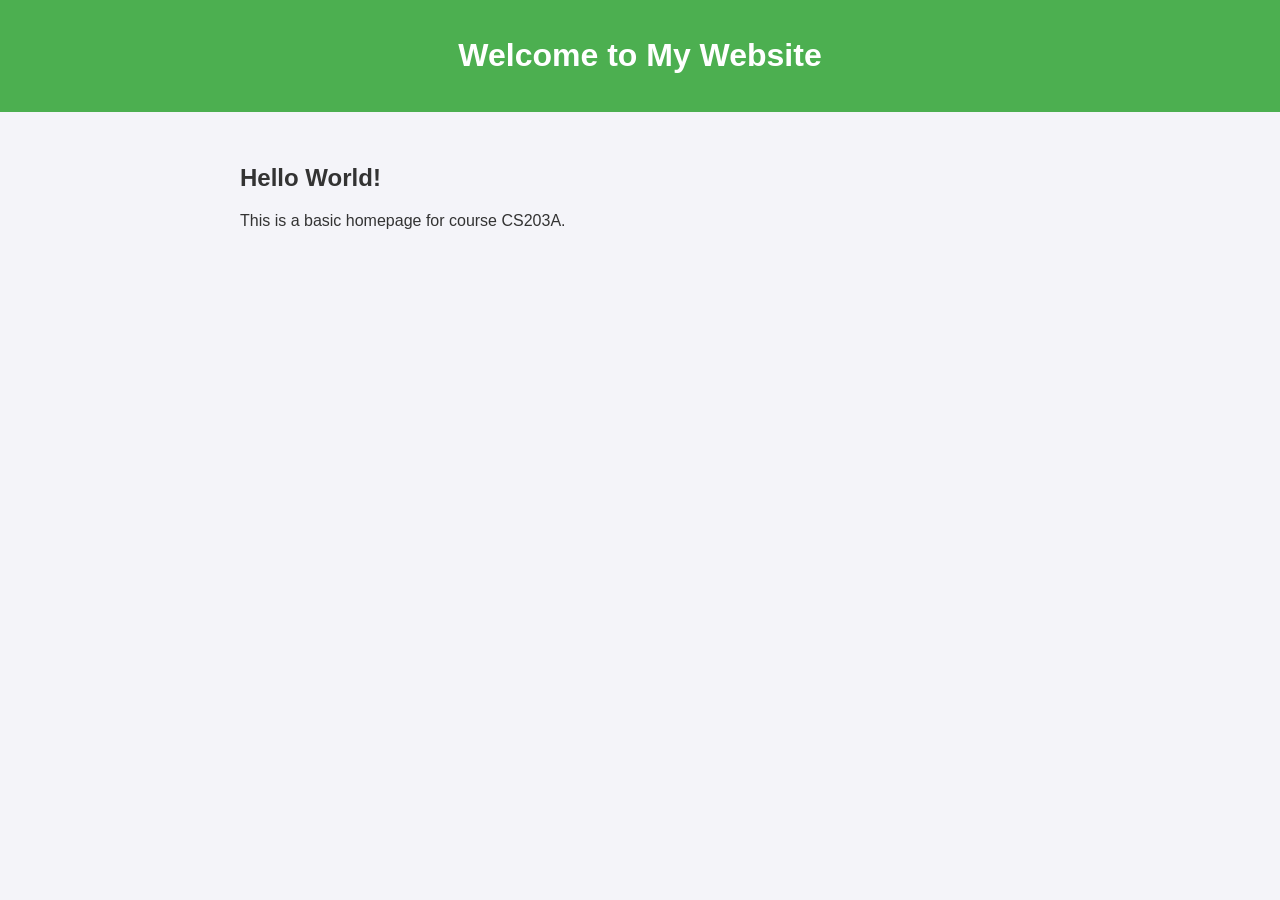
==== index.html @ 3756a196 "Create basic HTML structure for homepage" ====
<!DOCTYPE html>
<html lang="en">
<head>
  <meta charset="UTF-8" />
  <meta name="viewport" content="width=device-width, initial-scale=1.0" />
  <title>1113316 Homepage</title>
  <style>
    body {
      font-family: Arial, sans-serif;
      margin: 0;
      padding: 0;
      background-color: #f4f4f9;
      color: #333;
    }
    header {
      background: #4CAF50;
      color: white;
      padding: 1rem;
      text-align: center;
    }
    main {
      padding: 2rem;
      max-width: 800px;
      margin: auto;
    }
    footer {
      text-align: center;
      background: #eee;
      padding: 1rem;
      margin-top: 2rem;
    }
  </style>
</head>
<body>
  <header>
    <h1>Welcome to My Website</h1>
  </header>

  <main>
    <h2>Hello World!</h2>
    <p>This is a basic homepage for course CS203A.</p>
  </main>
</body>
</html>
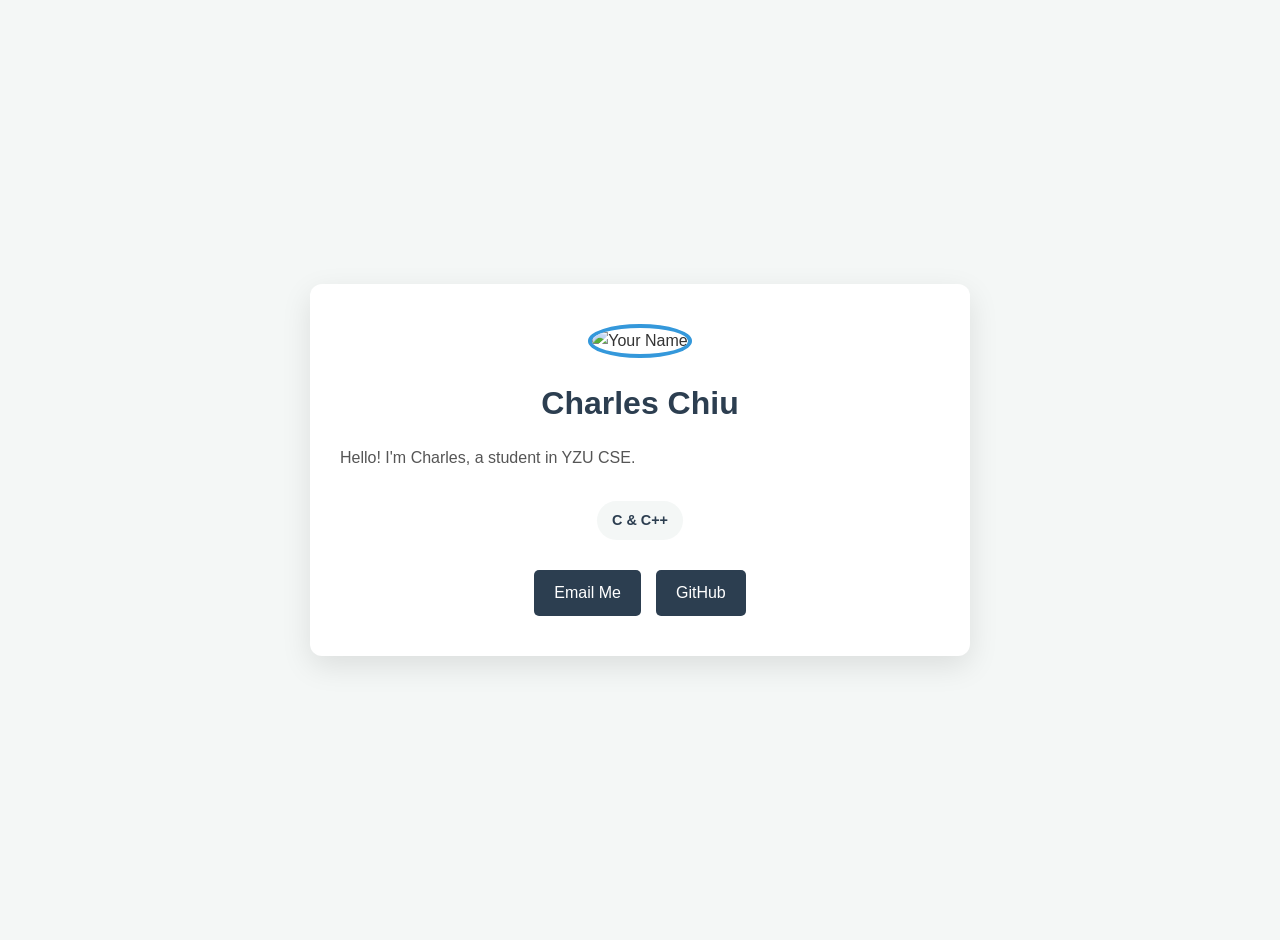
==== commit 10f1f018: "Update personal bio details and links" ====
--- a/index.html
+++ b/index.html
@@ -1,44 +1,127 @@
 <!DOCTYPE html>
 <html lang="en">
 <head>
-  <meta charset="UTF-8" />
-  <meta name="viewport" content="width=device-width, initial-scale=1.0" />
-  <title>1113316 Homepage</title>
-  <style>
-    body {
-      font-family: Arial, sans-serif;
-      margin: 0;
-      padding: 0;
-      background-color: #f4f4f9;
-      color: #333;
-    }
-    header {
-      background: #4CAF50;
-      color: white;
-      padding: 1rem;
-      text-align: center;
-    }
-    main {
-      padding: 2rem;
-      max-width: 800px;
-      margin: auto;
-    }
-    footer {
-      text-align: center;
-      background: #eee;
-      padding: 1rem;
-      margin-top: 2rem;
-    }
-  </style>
+    <meta charset="UTF-8">
+    <meta name="viewport" content="width=device-width, initial-scale=1.0">
+    <title>Personal Bio | Charles Chiu</title>
+    <style>
+        /* CSS Styles */
+        :root {
+            --primary-color: #2c3e50;
+            --accent-color: #3498db;
+            --bg-color: #f4f7f6;
+            --text-color: #333;
+        }
+
+        body {
+            font-family: 'Segoe UI', Tahoma, Geneva, Verdana, sans-serif;
+            background-color: var(--bg-color);
+            color: var(--text-color);
+            line-height: 1.6;
+            margin: 0;
+            display: flex;
+            justify-content: center;
+            align-items: center;
+            min-height: 100vh;
+            padding: 20px;
+        }
+
+        .bio-card {
+            background: #ffffff;
+            max-width: 600px;
+            width: 100%;
+            border-radius: 12px;
+            box-shadow: 0 10px 30px rgba(0, 0, 0, 0.1);
+            overflow: hidden;
+            text-align: center;
+            padding: 40px 30px;
+        }
+
+        .profile-img {
+            width: 150px;
+            height: 150px;
+            border-radius: 50%;
+            object-fit: cover;
+            border: 4px solid var(--accent-color);
+            margin-bottom: 20px;
+        }
+
+        h1 {
+            color: var(--primary-color);
+            margin: 0 0 10px 0;
+            font-size: 2em;
+        }
+
+        .title {
+            color: var(--accent-color);
+            font-size: 1.2em;
+            font-weight: bold;
+            margin-bottom: 20px;
+        }
+
+        .about {
+            margin-bottom: 30px;
+            color: #555;
+            text-align: justify;
+        }
+
+        .skills {
+            display: flex;
+            flex-wrap: wrap;
+            justify-content: center;
+            gap: 10px;
+            margin-bottom: 30px;
+        }
+
+        .skill-tag {
+            background: var(--bg-color);
+            color: var(--primary-color);
+            padding: 8px 15px;
+            border-radius: 20px;
+            font-size: 0.9em;
+            font-weight: 600;
+        }
+
+        .social-links {
+            display: flex;
+            justify-content: center;
+            gap: 15px;
+        }
+
+        .social-links a {
+            text-decoration: none;
+            color: white;
+            background-color: var(--primary-color);
+            padding: 10px 20px;
+            border-radius: 5px;
+            transition: background 0.3s ease;
+        }
+
+        .social-links a:hover {
+            background-color: var(--accent-color);
+        }
+    </style>
 </head>
 <body>
-  <header>
-    <h1>Welcome to My Website</h1>
-  </header>
 
-  <main>
-    <h2>Hello World!</h2>
-    <p>This is a basic homepage for course CS203A.</p>
-  </main>
+    <div class="bio-card">
+        <img src="https://github.com/charleschiu075/charleschiu075.github.io/blob/main/PNG.png" alt="Your Name" class="profile-img">
+        
+        <h1>Charles Chiu</h1>
+        
+        <p class="about">
+            Hello! I'm Charles, a student in YZU CSE.
+        </p>
+
+        <div class="skills">
+            <span class="skill-tag">C & C++</span>
+        </div>
+
+        <div class="social-links">
+            <a href="charleschiu0475@gmail.com">Email Me</a>
+            <a href="https://github.com/charleschiu075" target="_blank">GitHub</a>
+        </div>
+    </div>
+
 </body>
 </html>
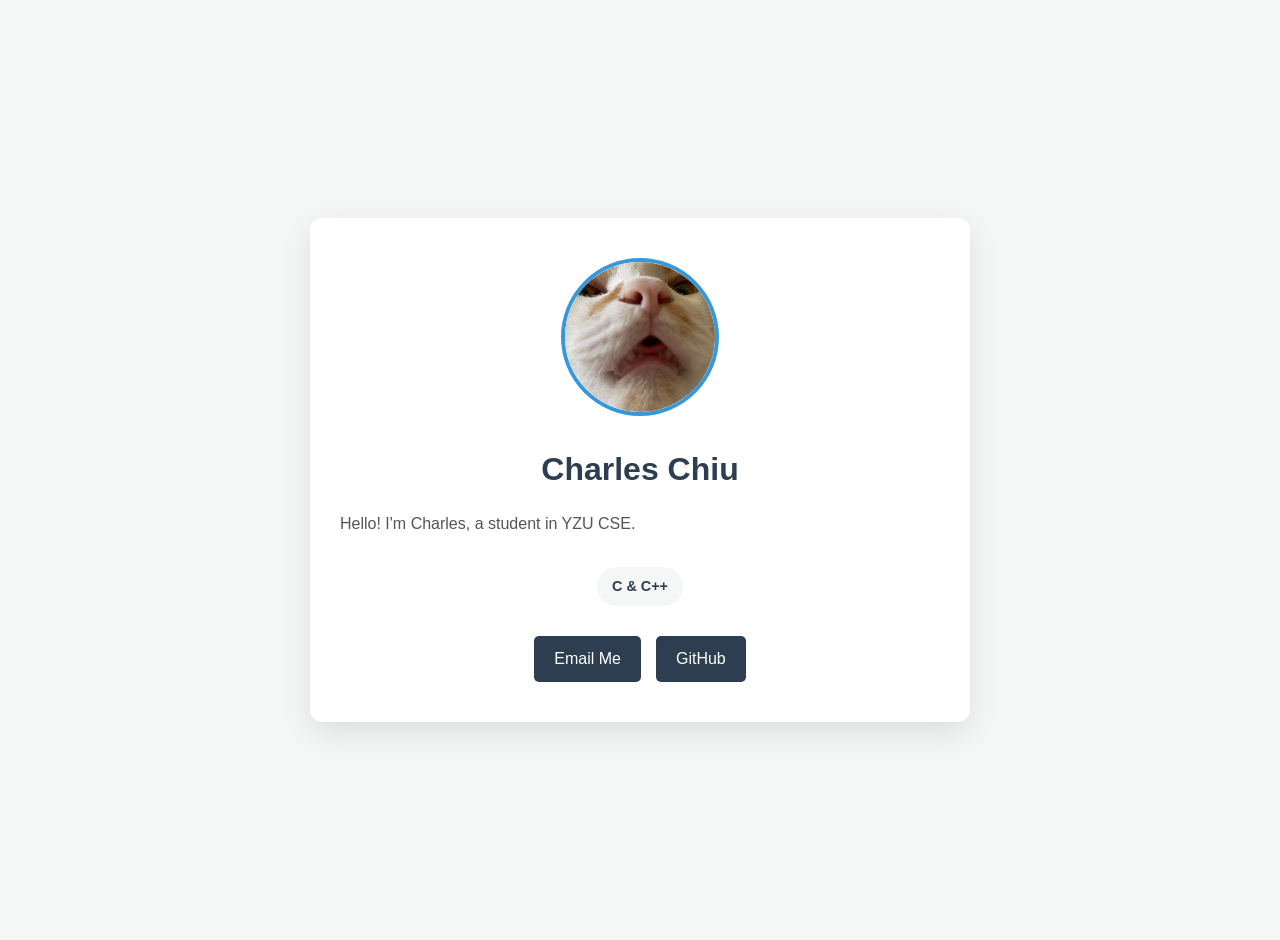
==== commit c8b1aa51: "Update profile image source in index.html" ====
--- a/index.html
+++ b/index.html
@@ -105,7 +105,7 @@
 <body>
 
     <div class="bio-card">
-        <img src="https://github.com/charleschiu075/charleschiu075.github.io/blob/main/PNG.png" alt="Your Name" class="profile-img">
+        <img src="Photo.jpeg" alt="Your Name" class="profile-img">
         
         <h1>Charles Chiu</h1>
         
@@ -118,7 +118,7 @@
         </div>
 
         <div class="social-links">
-            <a href="charleschiu0475@gmail.com">Email Me</a>
+            <a href="mailto:charleschiu0475@gmail.com">Email Me</a>
             <a href="https://github.com/charleschiu075" target="_blank">GitHub</a>
         </div>
     </div>
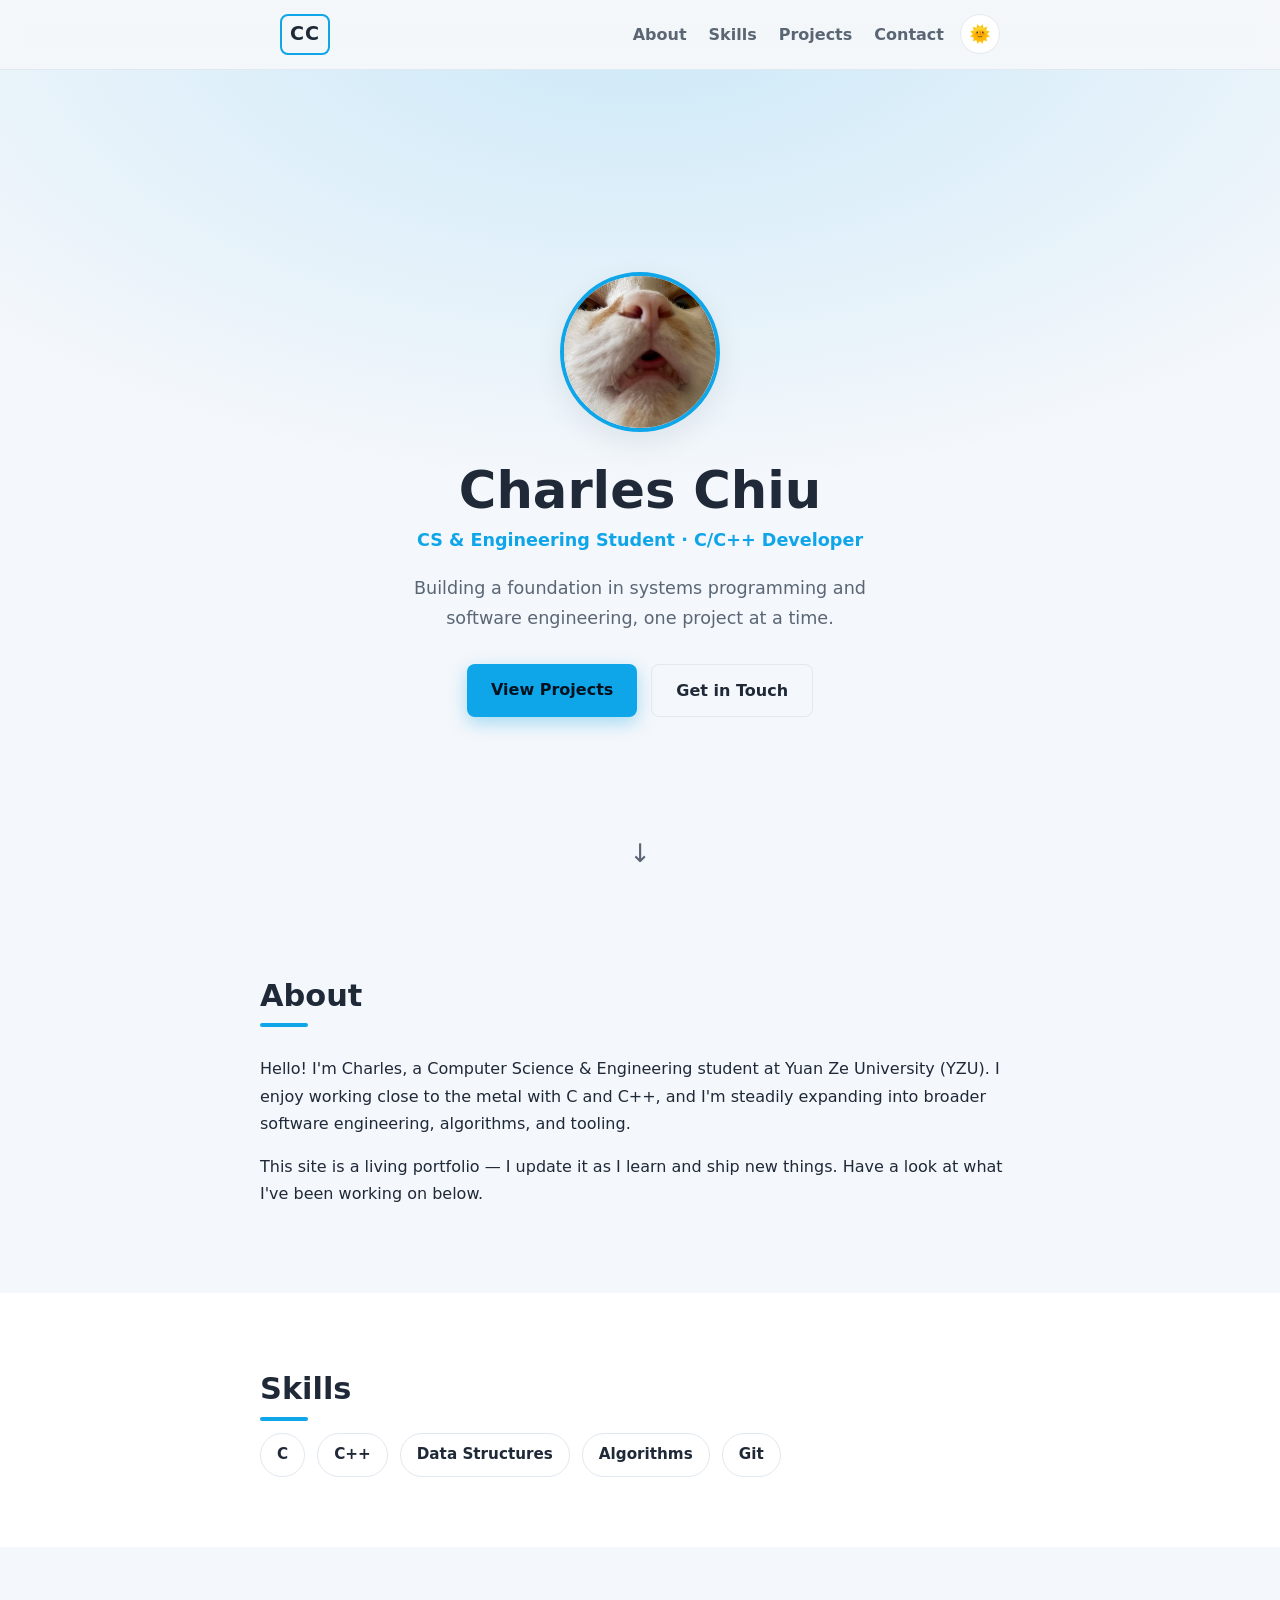
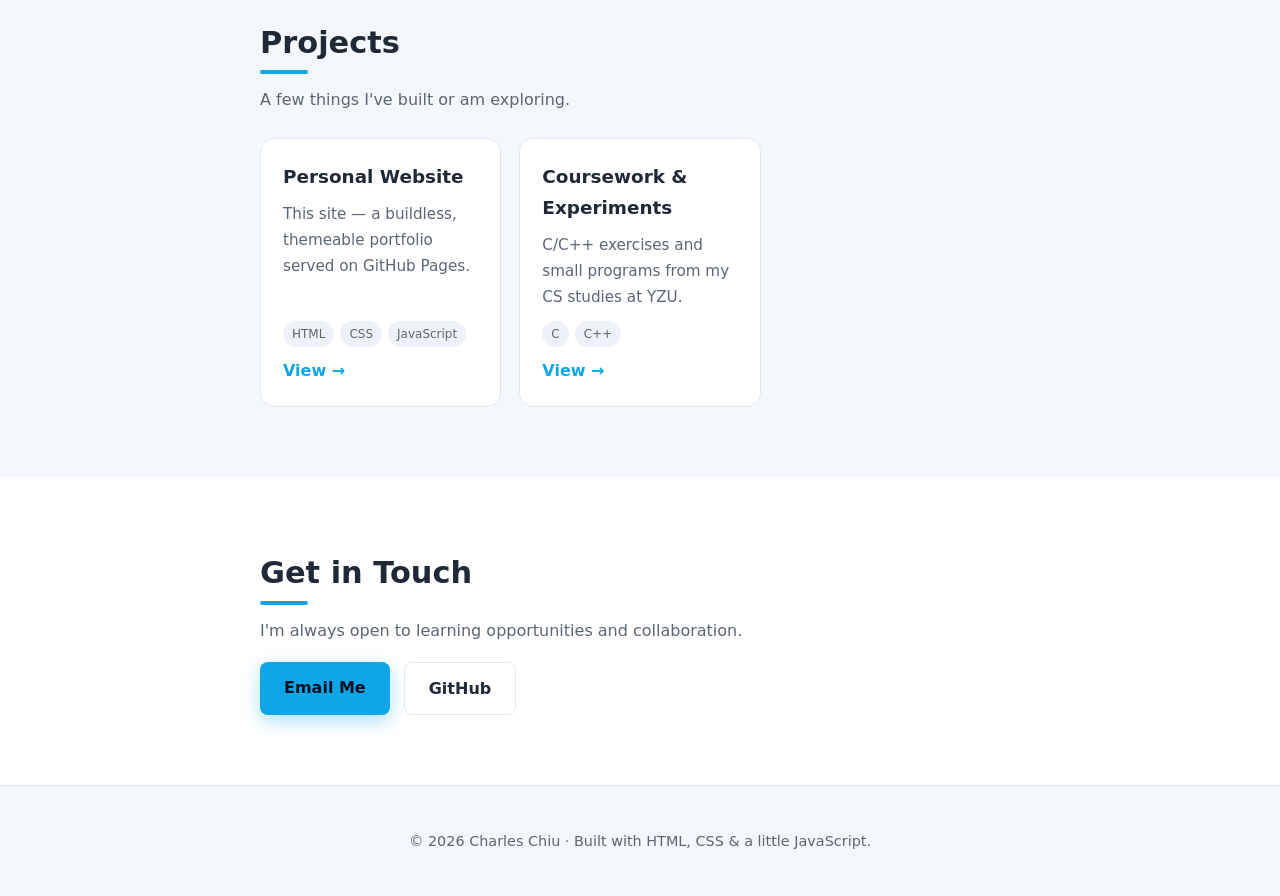
==== commit 928a3b6c: "Redesign site: themed, responsive, data-driven, extensible - Rebuild single bio card into a modern m" ====
--- a/index.html
+++ b/index.html
@@ -1,127 +1,155 @@
 <!DOCTYPE html>
-<html lang="en">
+<html lang="en" data-theme="dark">
 <head>
     <meta charset="UTF-8">
     <meta name="viewport" content="width=device-width, initial-scale=1.0">
-    <title>Personal Bio | Charles Chiu</title>
-    <style>
-        /* CSS Styles */
-        :root {
-            --primary-color: #2c3e50;
-            --accent-color: #3498db;
-            --bg-color: #f4f7f6;
-            --text-color: #333;
-        }
 
-        body {
-            font-family: 'Segoe UI', Tahoma, Geneva, Verdana, sans-serif;
-            background-color: var(--bg-color);
-            color: var(--text-color);
-            line-height: 1.6;
-            margin: 0;
-            display: flex;
-            justify-content: center;
-            align-items: center;
-            min-height: 100vh;
-            padding: 20px;
-        }
+    <!-- Primary meta -->
+    <title>Charles Chiu — CS Student & Developer</title>
+    <meta name="description" content="Charles Chiu — Computer Science & Engineering student at Yuan Ze University. C/C++ developer interested in systems programming and software engineering.">
+    <meta name="author" content="Charles Chiu">
+    <meta name="theme-color" content="#0f172a">
 
-        .bio-card {
-            background: #ffffff;
-            max-width: 600px;
-            width: 100%;
-            border-radius: 12px;
-            box-shadow: 0 10px 30px rgba(0, 0, 0, 0.1);
-            overflow: hidden;
-            text-align: center;
-            padding: 40px 30px;
-        }
+    <!-- Open Graph / social -->
+    <meta property="og:type" content="website">
+    <meta property="og:title" content="Charles Chiu — CS Student & Developer">
+    <meta property="og:description" content="Computer Science & Engineering student at Yuan Ze University. C/C++ developer.">
+    <meta property="og:image" content="https://charleschiu075.github.io/Photo.jpeg">
+    <meta property="og:url" content="https://charleschiu075.github.io/">
+    <meta name="twitter:card" content="summary">
 
-        .profile-img {
-            width: 150px;
-            height: 150px;
-            border-radius: 50%;
-            object-fit: cover;
-            border: 4px solid var(--accent-color);
-            margin-bottom: 20px;
-        }
+    <!-- Favicon (inline SVG, no extra request) -->
+    <link rel="icon" href="data:image/svg+xml,<svg xmlns='http://www.w3.org/2000/svg' viewBox='0 0 100 100'><text y='.9em' font-size='90'>👨‍💻</text></svg>">
 
-        h1 {
-            color: var(--primary-color);
-            margin: 0 0 10px 0;
-            font-size: 2em;
-        }
+    <!-- Set theme before paint to avoid flash of wrong theme -->
+    <script>
+        (function () {
+            var t = localStorage.getItem("theme");
+            if (!t) {
+                t = (window.matchMedia &&
+                    window.matchMedia("(prefers-color-scheme: light)").matches)
+                    ? "light" : "dark";
+            }
+            document.documentElement.setAttribute("data-theme", t);
+        })();
+    </script>
 
-        .title {
-            color: var(--accent-color);
-            font-size: 1.2em;
-            font-weight: bold;
-            margin-bottom: 20px;
-        }
+    <link rel="preload" href="assets/css/style.css" as="style">
+    <link rel="stylesheet" href="assets/css/style.css">
 
-        .about {
-            margin-bottom: 30px;
-            color: #555;
-            text-align: justify;
-        }
-
-        .skills {
-            display: flex;
-            flex-wrap: wrap;
-            justify-content: center;
-            gap: 10px;
-            margin-bottom: 30px;
-        }
-
-        .skill-tag {
-            background: var(--bg-color);
-            color: var(--primary-color);
-            padding: 8px 15px;
-            border-radius: 20px;
-            font-size: 0.9em;
-            font-weight: 600;
-        }
-
-        .social-links {
-            display: flex;
-            justify-content: center;
-            gap: 15px;
-        }
-
-        .social-links a {
-            text-decoration: none;
-            color: white;
-            background-color: var(--primary-color);
-            padding: 10px 20px;
-            border-radius: 5px;
-            transition: background 0.3s ease;
-        }
-
-        .social-links a:hover {
-            background-color: var(--accent-color);
-        }
-    </style>
+    <!-- Structured data for SEO -->
+    <script type="application/ld+json">
+    {
+      "@context": "https://schema.org",
+      "@type": "Person",
+      "name": "Charles Chiu",
+      "url": "https://charleschiu075.github.io/",
+      "image": "https://charleschiu075.github.io/Photo.jpeg",
+      "jobTitle": "Computer Science Student",
+      "alumniOf": "Yuan Ze University",
+      "knowsAbout": ["C", "C++", "Software Engineering"],
+      "sameAs": ["https://github.com/charleschiu075"]
+    }
+    </script>
 </head>
 <body>
+    <a class="skip-link" href="#main">Skip to content</a>
 
-    <div class="bio-card">
-        <img src="Photo.jpeg" alt="Your Name" class="profile-img">
-        
-        <h1>Charles Chiu</h1>
-        
-        <p class="about">
-            Hello! I'm Charles, a student in YZU CSE.
-        </p>
+    <header class="site-header">
+        <nav class="nav" aria-label="Primary">
+            <a class="nav__brand" href="#top">CC</a>
+            <ul class="nav__links">
+                <li><a href="#about">About</a></li>
+                <li><a href="#skills">Skills</a></li>
+                <li><a href="#projects">Projects</a></li>
+                <li><a href="#contact">Contact</a></li>
+            </ul>
+            <button id="theme-toggle" class="theme-toggle" type="button"
+                    aria-label="Toggle color theme" title="Toggle theme">
+                <span aria-hidden="true" class="theme-toggle__icon">🌙</span>
+            </button>
+        </nav>
+    </header>
 
-        <div class="skills">
-            <span class="skill-tag">C & C++</span>
-        </div>
+    <main id="main">
+        <!-- Hero -->
+        <section id="top" class="hero">
+            <div class="hero__inner reveal">
+                <img src="Photo.jpeg" alt="Portrait of Charles Chiu" class="hero__img" width="160" height="160">
+                <h1 class="hero__name">Charles Chiu</h1>
+                <p class="hero__role">CS &amp; Engineering Student · C/C++ Developer</p>
+                <p class="hero__tagline">
+                    Building a foundation in systems programming and software engineering,
+                    one project at a time.
+                </p>
+                <div class="hero__actions">
+                    <a class="btn btn--primary" href="#projects">View Projects</a>
+                    <a class="btn btn--ghost" href="#contact">Get in Touch</a>
+                </div>
+            </div>
+            <a class="hero__scroll" href="#about" aria-label="Scroll to about section">↓</a>
+        </section>
 
-        <div class="social-links">
-            <a href="mailto:charleschiu0475@gmail.com">Email Me</a>
-            <a href="https://github.com/charleschiu075" target="_blank">GitHub</a>
-        </div>
-    </div>
+        <!-- About -->
+        <section id="about" class="section">
+            <div class="section__inner reveal">
+                <h2 class="section__title">About</h2>
+                <p>
+                    Hello! I'm Charles, a Computer Science &amp; Engineering student at
+                    Yuan Ze University (YZU). I enjoy working close to the metal with
+                    C and C++, and I'm steadily expanding into broader software
+                    engineering, algorithms, and tooling.
+                </p>
+                <p>
+                    This site is a living portfolio — I update it as I learn and ship
+                    new things. Have a look at what I've been working on below.
+                </p>
+            </div>
+        </section>
 
+        <!-- Skills -->
+        <section id="skills" class="section section--alt">
+            <div class="section__inner reveal">
+                <h2 class="section__title">Skills</h2>
+                <ul class="skills" id="skills-list" aria-label="Technical skills">
+                    <!-- rendered by JS from data; static fallback below -->
+                    <li class="skill-tag">C</li>
+                    <li class="skill-tag">C++</li>
+                </ul>
+            </div>
+        </section>
+
+        <!-- Projects -->
+        <section id="projects" class="section">
+            <div class="section__inner reveal">
+                <h2 class="section__title">Projects</h2>
+                <p class="section__lead">A few things I've built or am exploring.</p>
+                <div class="projects" id="projects-grid">
+                    <!-- rendered by JS from data/projects -->
+                    <p class="projects__empty">Projects loading…</p>
+                </div>
+            </div>
+        </section>
+
+        <!-- Contact -->
+        <section id="contact" class="section section--alt">
+            <div class="section__inner reveal">
+                <h2 class="section__title">Get in Touch</h2>
+                <p class="section__lead">
+                    I'm always open to learning opportunities and collaboration.
+                </p>
+                <div class="contact-links">
+                    <a class="btn btn--primary" href="mailto:charleschiu0475@gmail.com">Email Me</a>
+                    <a class="btn btn--ghost" href="https://github.com/charleschiu075" target="_blank" rel="noopener">GitHub</a>
+                </div>
+            </div>
+        </section>
+    </main>
+
+    <footer class="site-footer">
+        <p>© <span id="year"></span> Charles Chiu · Built with HTML, CSS &amp; a little JavaScript.</p>
+    </footer>
+
+    <script src="assets/js/main.js" defer></script>
 </body>
 </html>
--- a/assets/css/style.css
+++ b/assets/css/style.css
@@ -0,0 +1,366 @@
+/* =========================================================
+   Charles Chiu — personal site
+   Design tokens (CSS custom properties) + theming
+   ========================================================= */
+
+:root {
+    /* Dark theme (default) */
+    --bg: #0f172a;
+    --bg-alt: #131c31;
+    --surface: #1e293b;
+    --surface-2: #273449;
+    --text: #e2e8f0;
+    --text-muted: #94a3b8;
+    --accent: #38bdf8;
+    --accent-strong: #0ea5e9;
+    --border: #2d3a52;
+    --shadow: 0 10px 30px rgba(0, 0, 0, 0.4);
+
+    --radius: 14px;
+    --radius-sm: 8px;
+    --max-width: 760px;
+    --transition: 0.25s ease;
+
+    --font: 'Segoe UI', system-ui, -apple-system, Roboto, Helvetica, Arial, sans-serif;
+}
+
+[data-theme="light"] {
+    --bg: #f4f7fb;
+    --bg-alt: #ffffff;
+    --surface: #ffffff;
+    --surface-2: #eef2f8;
+    --text: #1f2937;
+    --text-muted: #5b6675;
+    --accent: #0ea5e9;
+    --accent-strong: #0284c7;
+    --border: #e2e8f0;
+    --shadow: 0 10px 30px rgba(15, 23, 42, 0.08);
+}
+
+* { box-sizing: border-box; }
+
+html { scroll-behavior: smooth; }
+
+body {
+    margin: 0;
+    font-family: var(--font);
+    background-color: var(--bg);
+    color: var(--text);
+    line-height: 1.7;
+    -webkit-font-smoothing: antialiased;
+    transition: background-color var(--transition), color var(--transition);
+}
+
+a { color: var(--accent); }
+
+.skip-link {
+    position: absolute;
+    left: -999px;
+    top: 0;
+    background: var(--accent);
+    color: #00121f;
+    padding: 10px 16px;
+    border-radius: 0 0 var(--radius-sm) 0;
+    z-index: 100;
+}
+.skip-link:focus { left: 0; }
+
+/* ---------- Header / nav ---------- */
+.site-header {
+    position: sticky;
+    top: 0;
+    z-index: 50;
+    backdrop-filter: blur(10px);
+    background: color-mix(in srgb, var(--bg) 80%, transparent);
+    border-bottom: 1px solid var(--border);
+}
+
+.nav {
+    max-width: var(--max-width);
+    margin: 0 auto;
+    padding: 14px 20px;
+    display: flex;
+    align-items: center;
+    gap: 16px;
+}
+
+.nav__brand {
+    font-weight: 800;
+    letter-spacing: 1px;
+    text-decoration: none;
+    color: var(--text);
+    font-size: 1.2rem;
+    border: 2px solid var(--accent);
+    border-radius: var(--radius-sm);
+    padding: 2px 8px;
+}
+
+.nav__links {
+    list-style: none;
+    display: flex;
+    gap: 22px;
+    margin: 0;
+    margin-left: auto;
+    padding: 0;
+}
+
+.nav__links a {
+    text-decoration: none;
+    color: var(--text-muted);
+    font-weight: 600;
+    transition: color var(--transition);
+}
+.nav__links a:hover { color: var(--accent); }
+
+.theme-toggle {
+    background: var(--surface);
+    border: 1px solid var(--border);
+    color: var(--text);
+    border-radius: 50%;
+    width: 40px;
+    height: 40px;
+    cursor: pointer;
+    font-size: 1.1rem;
+    line-height: 1;
+    transition: transform var(--transition), background var(--transition);
+}
+.theme-toggle:hover { transform: rotate(20deg); background: var(--surface-2); }
+
+/* ---------- Hero ---------- */
+.hero {
+    min-height: calc(100vh - 70px);
+    display: flex;
+    flex-direction: column;
+    align-items: center;
+    justify-content: center;
+    text-align: center;
+    padding: 60px 20px 40px;
+    position: relative;
+    background:
+        radial-gradient(900px 500px at 50% -10%,
+            color-mix(in srgb, var(--accent) 18%, transparent), transparent);
+}
+
+.hero__inner { max-width: 620px; }
+
+.hero__img {
+    width: 160px;
+    height: 160px;
+    border-radius: 50%;
+    object-fit: cover;
+    border: 4px solid var(--accent);
+    box-shadow: var(--shadow);
+    margin-bottom: 22px;
+}
+
+.hero__name {
+    font-size: clamp(2.2rem, 6vw, 3.2rem);
+    margin: 0 0 8px;
+    line-height: 1.1;
+}
+
+.hero__role {
+    color: var(--accent);
+    font-weight: 700;
+    font-size: 1.1rem;
+    margin: 0 0 18px;
+}
+
+.hero__tagline {
+    color: var(--text-muted);
+    font-size: 1.1rem;
+    margin: 0 auto 30px;
+    max-width: 480px;
+}
+
+.hero__actions {
+    display: flex;
+    gap: 14px;
+    justify-content: center;
+    flex-wrap: wrap;
+}
+
+.hero__scroll {
+    position: absolute;
+    bottom: 24px;
+    font-size: 1.6rem;
+    text-decoration: none;
+    color: var(--text-muted);
+    animation: bounce 2s infinite;
+}
+
+@keyframes bounce {
+    0%, 100% { transform: translateY(0); }
+    50% { transform: translateY(8px); }
+}
+
+/* ---------- Buttons ---------- */
+.btn {
+    display: inline-block;
+    padding: 12px 24px;
+    border-radius: var(--radius-sm);
+    font-weight: 700;
+    text-decoration: none;
+    transition: transform var(--transition), background var(--transition), box-shadow var(--transition);
+}
+.btn:hover { transform: translateY(-2px); }
+
+.btn--primary {
+    background: var(--accent);
+    color: #00121f;
+    box-shadow: 0 6px 18px color-mix(in srgb, var(--accent) 35%, transparent);
+}
+.btn--primary:hover { background: var(--accent-strong); }
+
+.btn--ghost {
+    background: transparent;
+    color: var(--text);
+    border: 1px solid var(--border);
+}
+.btn--ghost:hover { border-color: var(--accent); color: var(--accent); }
+
+/* ---------- Sections ---------- */
+.section { padding: 70px 20px; }
+.section--alt { background: var(--bg-alt); }
+
+.section__inner {
+    max-width: var(--max-width);
+    margin: 0 auto;
+}
+
+.section__title {
+    font-size: 1.9rem;
+    margin: 0 0 18px;
+    position: relative;
+    display: inline-block;
+}
+.section__title::after {
+    content: "";
+    position: absolute;
+    left: 0;
+    bottom: -6px;
+    width: 48px;
+    height: 4px;
+    border-radius: 2px;
+    background: var(--accent);
+}
+
+.section__lead { color: var(--text-muted); margin-top: 0; }
+
+/* ---------- Skills ---------- */
+.skills {
+    list-style: none;
+    display: flex;
+    flex-wrap: wrap;
+    gap: 12px;
+    padding: 0;
+    margin: 0;
+}
+
+.skill-tag {
+    background: var(--surface);
+    border: 1px solid var(--border);
+    color: var(--text);
+    padding: 8px 16px;
+    border-radius: 999px;
+    font-weight: 600;
+    font-size: 0.95rem;
+    transition: transform var(--transition), border-color var(--transition);
+}
+.skill-tag:hover { transform: translateY(-2px); border-color: var(--accent); }
+
+/* ---------- Projects ---------- */
+.projects {
+    display: grid;
+    grid-template-columns: repeat(auto-fill, minmax(240px, 1fr));
+    gap: 18px;
+    margin-top: 24px;
+}
+
+.project-card {
+    background: var(--surface);
+    border: 1px solid var(--border);
+    border-radius: var(--radius);
+    padding: 22px;
+    display: flex;
+    flex-direction: column;
+    gap: 10px;
+    transition: transform var(--transition), border-color var(--transition), box-shadow var(--transition);
+}
+.project-card:hover {
+    transform: translateY(-4px);
+    border-color: var(--accent);
+    box-shadow: var(--shadow);
+}
+
+.project-card__title { margin: 0; font-size: 1.15rem; }
+.project-card__desc { margin: 0; color: var(--text-muted); font-size: 0.95rem; flex: 1; }
+
+.project-card__tags {
+    display: flex;
+    flex-wrap: wrap;
+    gap: 6px;
+    list-style: none;
+    padding: 0;
+    margin: 0;
+}
+.project-card__tags li {
+    font-size: 0.75rem;
+    background: var(--surface-2);
+    color: var(--text-muted);
+    padding: 3px 9px;
+    border-radius: 999px;
+}
+
+.project-card__link {
+    font-weight: 700;
+    text-decoration: none;
+    align-self: flex-start;
+}
+.project-card__link::after { content: " →"; }
+
+.projects__empty { color: var(--text-muted); }
+
+/* ---------- Contact ---------- */
+.contact-links {
+    display: flex;
+    gap: 14px;
+    flex-wrap: wrap;
+    margin-top: 18px;
+}
+
+/* ---------- Footer ---------- */
+.site-footer {
+    border-top: 1px solid var(--border);
+    text-align: center;
+    padding: 28px 20px;
+    color: var(--text-muted);
+    font-size: 0.9rem;
+}
+
+/* ---------- Scroll reveal ---------- */
+.reveal {
+    opacity: 0;
+    transform: translateY(24px);
+    transition: opacity 0.6s ease, transform 0.6s ease;
+}
+.reveal.is-visible {
+    opacity: 1;
+    transform: none;
+}
+
+/* ---------- Responsive ---------- */
+@media (max-width: 560px) {
+    .nav__links { display: none; }
+    .nav__brand { margin-right: auto; }
+}
+
+/* ---------- Reduced motion ---------- */
+@media (prefers-reduced-motion: reduce) {
+    html { scroll-behavior: auto; }
+    *, *::before, *::after {
+        animation: none !important;
+        transition: none !important;
+    }
+    .reveal { opacity: 1; transform: none; }
+}
--- a/assets/css/style.css
+++ b/assets/css/style.css
@@ -0,0 +1,366 @@
+/* =========================================================
+   Charles Chiu — personal site
+   Design tokens (CSS custom properties) + theming
+   ========================================================= */
+
+:root {
+    /* Dark theme (default) */
+    --bg: #0f172a;
+    --bg-alt: #131c31;
+    --surface: #1e293b;
+    --surface-2: #273449;
+    --text: #e2e8f0;
+    --text-muted: #94a3b8;
+    --accent: #38bdf8;
+    --accent-strong: #0ea5e9;
+    --border: #2d3a52;
+    --shadow: 0 10px 30px rgba(0, 0, 0, 0.4);
+
+    --radius: 14px;
+    --radius-sm: 8px;
+    --max-width: 760px;
+    --transition: 0.25s ease;
+
+    --font: 'Segoe UI', system-ui, -apple-system, Roboto, Helvetica, Arial, sans-serif;
+}
+
+[data-theme="light"] {
+    --bg: #f4f7fb;
+    --bg-alt: #ffffff;
+    --surface: #ffffff;
+    --surface-2: #eef2f8;
+    --text: #1f2937;
+    --text-muted: #5b6675;
+    --accent: #0ea5e9;
+    --accent-strong: #0284c7;
+    --border: #e2e8f0;
+    --shadow: 0 10px 30px rgba(15, 23, 42, 0.08);
+}
+
+* { box-sizing: border-box; }
+
+html { scroll-behavior: smooth; }
+
+body {
+    margin: 0;
+    font-family: var(--font);
+    background-color: var(--bg);
+    color: var(--text);
+    line-height: 1.7;
+    -webkit-font-smoothing: antialiased;
+    transition: background-color var(--transition), color var(--transition);
+}
+
+a { color: var(--accent); }
+
+.skip-link {
+    position: absolute;
+    left: -999px;
+    top: 0;
+    background: var(--accent);
+    color: #00121f;
+    padding: 10px 16px;
+    border-radius: 0 0 var(--radius-sm) 0;
+    z-index: 100;
+}
+.skip-link:focus { left: 0; }
+
+/* ---------- Header / nav ---------- */
+.site-header {
+    position: sticky;
+    top: 0;
+    z-index: 50;
+    backdrop-filter: blur(10px);
+    background: color-mix(in srgb, var(--bg) 80%, transparent);
+    border-bottom: 1px solid var(--border);
+}
+
+.nav {
+    max-width: var(--max-width);
+    margin: 0 auto;
+    padding: 14px 20px;
+    display: flex;
+    align-items: center;
+    gap: 16px;
+}
+
+.nav__brand {
+    font-weight: 800;
+    letter-spacing: 1px;
+    text-decoration: none;
+    color: var(--text);
+    font-size: 1.2rem;
+    border: 2px solid var(--accent);
+    border-radius: var(--radius-sm);
+    padding: 2px 8px;
+}
+
+.nav__links {
+    list-style: none;
+    display: flex;
+    gap: 22px;
+    margin: 0;
+    margin-left: auto;
+    padding: 0;
+}
+
+.nav__links a {
+    text-decoration: none;
+    color: var(--text-muted);
+    font-weight: 600;
+    transition: color var(--transition);
+}
+.nav__links a:hover { color: var(--accent); }
+
+.theme-toggle {
+    background: var(--surface);
+    border: 1px solid var(--border);
+    color: var(--text);
+    border-radius: 50%;
+    width: 40px;
+    height: 40px;
+    cursor: pointer;
+    font-size: 1.1rem;
+    line-height: 1;
+    transition: transform var(--transition), background var(--transition);
+}
+.theme-toggle:hover { transform: rotate(20deg); background: var(--surface-2); }
+
+/* ---------- Hero ---------- */
+.hero {
+    min-height: calc(100vh - 70px);
+    display: flex;
+    flex-direction: column;
+    align-items: center;
+    justify-content: center;
+    text-align: center;
+    padding: 60px 20px 40px;
+    position: relative;
+    background:
+        radial-gradient(900px 500px at 50% -10%,
+            color-mix(in srgb, var(--accent) 18%, transparent), transparent);
+}
+
+.hero__inner { max-width: 620px; }
+
+.hero__img {
+    width: 160px;
+    height: 160px;
+    border-radius: 50%;
+    object-fit: cover;
+    border: 4px solid var(--accent);
+    box-shadow: var(--shadow);
+    margin-bottom: 22px;
+}
+
+.hero__name {
+    font-size: clamp(2.2rem, 6vw, 3.2rem);
+    margin: 0 0 8px;
+    line-height: 1.1;
+}
+
+.hero__role {
+    color: var(--accent);
+    font-weight: 700;
+    font-size: 1.1rem;
+    margin: 0 0 18px;
+}
+
+.hero__tagline {
+    color: var(--text-muted);
+    font-size: 1.1rem;
+    margin: 0 auto 30px;
+    max-width: 480px;
+}
+
+.hero__actions {
+    display: flex;
+    gap: 14px;
+    justify-content: center;
+    flex-wrap: wrap;
+}
+
+.hero__scroll {
+    position: absolute;
+    bottom: 24px;
+    font-size: 1.6rem;
+    text-decoration: none;
+    color: var(--text-muted);
+    animation: bounce 2s infinite;
+}
+
+@keyframes bounce {
+    0%, 100% { transform: translateY(0); }
+    50% { transform: translateY(8px); }
+}
+
+/* ---------- Buttons ---------- */
+.btn {
+    display: inline-block;
+    padding: 12px 24px;
+    border-radius: var(--radius-sm);
+    font-weight: 700;
+    text-decoration: none;
+    transition: transform var(--transition), background var(--transition), box-shadow var(--transition);
+}
+.btn:hover { transform: translateY(-2px); }
+
+.btn--primary {
+    background: var(--accent);
+    color: #00121f;
+    box-shadow: 0 6px 18px color-mix(in srgb, var(--accent) 35%, transparent);
+}
+.btn--primary:hover { background: var(--accent-strong); }
+
+.btn--ghost {
+    background: transparent;
+    color: var(--text);
+    border: 1px solid var(--border);
+}
+.btn--ghost:hover { border-color: var(--accent); color: var(--accent); }
+
+/* ---------- Sections ---------- */
+.section { padding: 70px 20px; }
+.section--alt { background: var(--bg-alt); }
+
+.section__inner {
+    max-width: var(--max-width);
+    margin: 0 auto;
+}
+
+.section__title {
+    font-size: 1.9rem;
+    margin: 0 0 18px;
+    position: relative;
+    display: inline-block;
+}
+.section__title::after {
+    content: "";
+    position: absolute;
+    left: 0;
+    bottom: -6px;
+    width: 48px;
+    height: 4px;
+    border-radius: 2px;
+    background: var(--accent);
+}
+
+.section__lead { color: var(--text-muted); margin-top: 0; }
+
+/* ---------- Skills ---------- */
+.skills {
+    list-style: none;
+    display: flex;
+    flex-wrap: wrap;
+    gap: 12px;
+    padding: 0;
+    margin: 0;
+}
+
+.skill-tag {
+    background: var(--surface);
+    border: 1px solid var(--border);
+    color: var(--text);
+    padding: 8px 16px;
+    border-radius: 999px;
+    font-weight: 600;
+    font-size: 0.95rem;
+    transition: transform var(--transition), border-color var(--transition);
+}
+.skill-tag:hover { transform: translateY(-2px); border-color: var(--accent); }
+
+/* ---------- Projects ---------- */
+.projects {
+    display: grid;
+    grid-template-columns: repeat(auto-fill, minmax(240px, 1fr));
+    gap: 18px;
+    margin-top: 24px;
+}
+
+.project-card {
+    background: var(--surface);
+    border: 1px solid var(--border);
+    border-radius: var(--radius);
+    padding: 22px;
+    display: flex;
+    flex-direction: column;
+    gap: 10px;
+    transition: transform var(--transition), border-color var(--transition), box-shadow var(--transition);
+}
+.project-card:hover {
+    transform: translateY(-4px);
+    border-color: var(--accent);
+    box-shadow: var(--shadow);
+}
+
+.project-card__title { margin: 0; font-size: 1.15rem; }
+.project-card__desc { margin: 0; color: var(--text-muted); font-size: 0.95rem; flex: 1; }
+
+.project-card__tags {
+    display: flex;
+    flex-wrap: wrap;
+    gap: 6px;
+    list-style: none;
+    padding: 0;
+    margin: 0;
+}
+.project-card__tags li {
+    font-size: 0.75rem;
+    background: var(--surface-2);
+    color: var(--text-muted);
+    padding: 3px 9px;
+    border-radius: 999px;
+}
+
+.project-card__link {
+    font-weight: 700;
+    text-decoration: none;
+    align-self: flex-start;
+}
+.project-card__link::after { content: " →"; }
+
+.projects__empty { color: var(--text-muted); }
+
+/* ---------- Contact ---------- */
+.contact-links {
+    display: flex;
+    gap: 14px;
+    flex-wrap: wrap;
+    margin-top: 18px;
+}
+
+/* ---------- Footer ---------- */
+.site-footer {
+    border-top: 1px solid var(--border);
+    text-align: center;
+    padding: 28px 20px;
+    color: var(--text-muted);
+    font-size: 0.9rem;
+}
+
+/* ---------- Scroll reveal ---------- */
+.reveal {
+    opacity: 0;
+    transform: translateY(24px);
+    transition: opacity 0.6s ease, transform 0.6s ease;
+}
+.reveal.is-visible {
+    opacity: 1;
+    transform: none;
+}
+
+/* ---------- Responsive ---------- */
+@media (max-width: 560px) {
+    .nav__links { display: none; }
+    .nav__brand { margin-right: auto; }
+}
+
+/* ---------- Reduced motion ---------- */
+@media (prefers-reduced-motion: reduce) {
+    html { scroll-behavior: auto; }
+    *, *::before, *::after {
+        animation: none !important;
+        transition: none !important;
+    }
+    .reveal { opacity: 1; transform: none; }
+}
